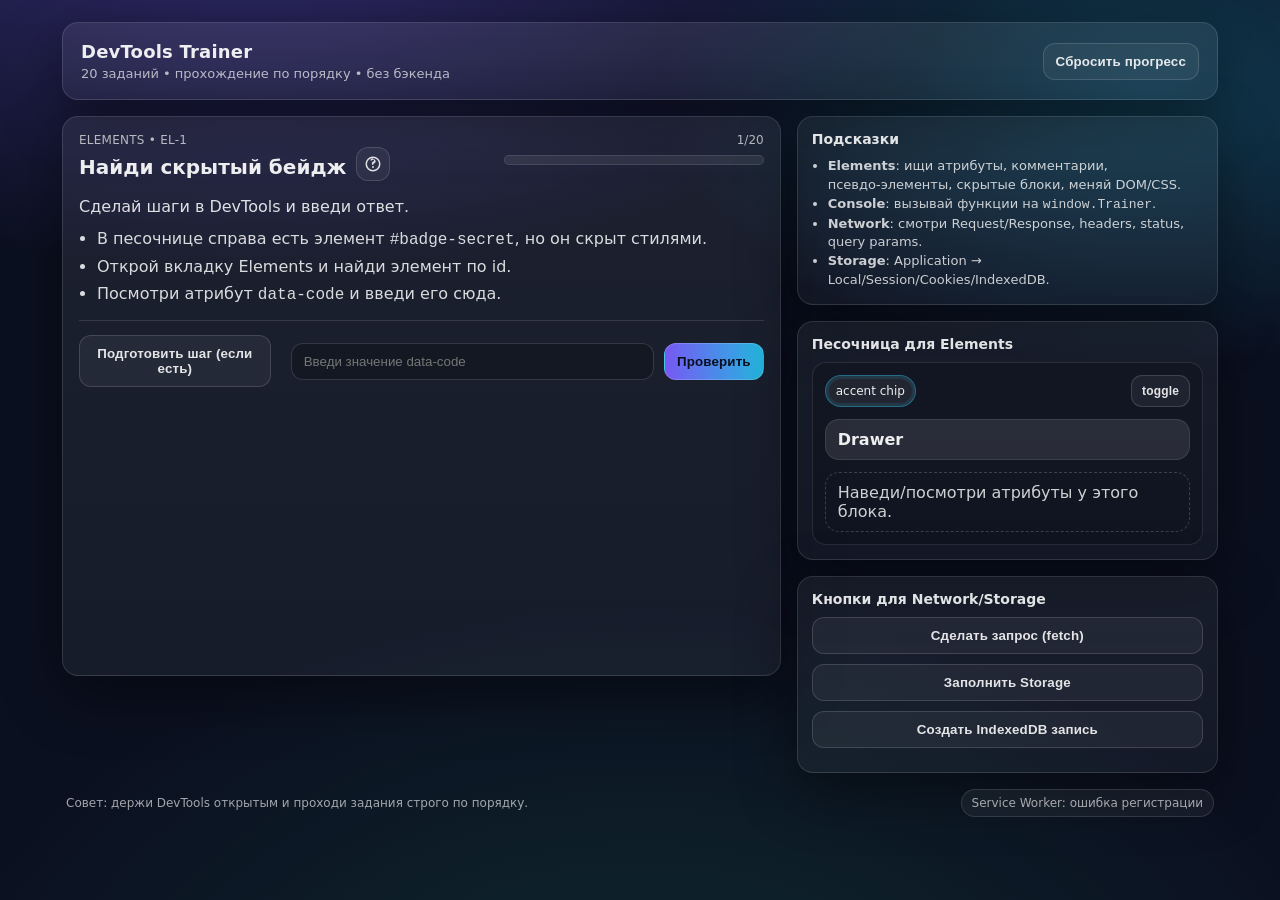
==== index.html @ e5d88dc1 "Создана первая версия тренажера, добавлено 20 заданий(elemnts, console, network, applications" ====
<!doctype html>
<html lang="ru">
  <head>
    <meta charset="UTF-8" />
    <meta name="viewport" content="width=device-width, initial-scale=1.0" />
    <title>DevTools Trainer</title>
    <link rel="stylesheet" href="./styles.css" />
  </head>
  <body>
    <div class="app">
      <header class="header">
        <div class="brand">
          <div class="brand__title">DevTools Trainer</div>
          <div class="brand__subtitle">20 заданий • прохождение по порядку • без бэкенда</div>
        </div>
        <div class="header__actions">
          <button id="resetProgress" class="btn btn--ghost" type="button">Сбросить прогресс</button>
        </div>
      </header>

      <main class="main">
        <section class="panel">
          <div class="panel__top">
            <div class="taskHead">
              <div id="taskKicker" class="kicker"></div>
              <div class="taskHead__titleRow">
                <h1 id="taskTitle" class="title"></h1>
                <a
                  id="theoryLink"
                  class="iconLink"
                  href="./theory.html"
                  target="_blank"
                  rel="noreferrer"
                  aria-label="Краткая теория по текущей вкладке DevTools"
                  title="Краткая теория"
                >
                  <svg viewBox="0 0 24 24" width="18" height="18" aria-hidden="true" focusable="false">
                    <path
                      fill="currentColor"
                      d="M12 2a10 10 0 1 0 0 20 10 10 0 0 0 0-20Zm0 18a8 8 0 1 1 0-16 8 8 0 0 1 0 16Zm0-5.25a1.25 1.25 0 1 0 0 2.5 1.25 1.25 0 0 0 0-2.5Zm0-10.5c-1.93 0-3.5 1.36-3.5 3.1h2c0-.7.7-1.1 1.5-1.1.78 0 1.5.4 1.5 1.2 0 .65-.4.96-1.1 1.36-.94.55-1.9 1.2-1.9 2.64V13h2v-.6c0-.55.3-.8 1.18-1.33.98-.58 1.82-1.3 1.82-2.67 0-1.82-1.57-3.15-3.5-3.15Z"
                    />
                  </svg>
                </a>
              </div>
            </div>
            <div class="progress">
              <div class="progress__label"><span id="progressText"></span></div>
              <div class="progress__bar"><div id="progressFill" class="progress__fill"></div></div>
            </div>
          </div>

          <div id="taskBody" class="taskBody"></div>

          <div class="taskControls">
            <button id="taskSetup" class="btn btn--ghost" type="button">Подготовить шаг (если есть)</button>
            <div class="taskControls__spacer"></div>
            <input id="answerInput" class="input" placeholder="Введи код/ответ из DevTools…" autocomplete="off" />
            <button id="checkAnswer" class="btn btn--primary" type="button">Проверить</button>
          </div>

          <div id="taskFeedback" class="feedback" aria-live="polite"></div>
        </section>

        <aside class="side">
          <section class="card">
            <h2 class="card__title">Подсказки</h2>
            <ul class="list">
              <li><b>Elements</b>: ищи атрибуты, комментарии, псевдо‑элементы, скрытые блоки, меняй DOM/CSS.</li>
              <li><b>Console</b>: вызывай функции на <code>window.Trainer</code>.</li>
              <li><b>Network</b>: смотри Request/Response, headers, status, query params.</li>
              <li><b>Storage</b>: Application → Local/Session/Cookies/IndexedDB.</li>
            </ul>
          </section>

          <section class="card">
            <h2 class="card__title">Песочница для Elements</h2>
            <div id="elementsSandbox" class="sandbox">
              <div class="sandbox__row">
                <div class="chip theme-accent" id="accentChip">accent chip</div>
                <button class="btn btn--tiny" id="sandboxToggle" type="button">toggle</button>
              </div>

              <div id="badge-secret" class="badge badge--secret" data-code="EL-3F7A" aria-hidden="true">
                Secret badge
              </div>

              <div class="drawer" id="drawer" data-state="closed">
                <div class="drawer__head">Drawer</div>
                <div class="drawer__body">
                  <div class="mono">token: <span id="drawerToken">EL-OPEN-71M</span></div>
                </div>
              </div>

              <!-- token: EL-COMM-9Q2 -->

              <div class="hintBox" title="EL-TIP-58Q">
                Наведи/посмотри атрибуты у этого блока.
              </div>
            </div>
          </section>

          <section class="card">
            <h2 class="card__title">Кнопки для Network/Storage</h2>
            <div class="stack">
              <button id="runFetch" class="btn btn--ghost" type="button">Сделать запрос (fetch)</button>
              <button id="seedStorage" class="btn btn--ghost" type="button">Заполнить Storage</button>
              <button id="seedIndexedDb" class="btn btn--ghost" type="button">Создать IndexedDB запись</button>
            </div>
            <div class="mono small" id="statusLine"></div>
          </section>
        </aside>
      </main>

      <footer class="footer">
        <div class="footer__left">Совет: держи DevTools открытым и проходи задания строго по порядку.</div>
        <div class="footer__right"><span class="pill" id="swPill">Service Worker: …</span></div>
      </footer>
    </div>

    <script src="./tasks.js"></script>
    <script src="./app.js"></script>
  </body>
</html>
---- styles.css ----
:root{
  --bg: #0b1020;
  --panel: rgba(255,255,255,.06);
  --panel2: rgba(255,255,255,.09);
  --text: rgba(255,255,255,.92);
  --muted: rgba(255,255,255,.68);
  --border: rgba(255,255,255,.12);
  --shadow: 0 18px 60px rgba(0,0,0,.45);
  --accent: #7c5cff;
  --accent2: #26d3ff;
  --good: #2ee59d;
  --bad: #ff5c7a;
  --mono: ui-monospace, SFMono-Regular, Menlo, Monaco, Consolas, "Liberation Mono", "Courier New", monospace;
  --sans: ui-sans-serif, system-ui, -apple-system, Segoe UI, Roboto, Ubuntu, Cantarell, Noto Sans, Helvetica, Arial;
}

*{ box-sizing: border-box; }
html,body{ height:100%; }
body{
  margin:0;
  font-family: var(--sans);
  color: var(--text);
  background:
    radial-gradient(1200px 600px at 20% -10%, rgba(124,92,255,.35), transparent 60%),
    radial-gradient(900px 500px at 90% 10%, rgba(38,211,255,.22), transparent 55%),
    radial-gradient(1200px 800px at 50% 120%, rgba(46,229,157,.12), transparent 60%),
    var(--bg);
}

code{ font-family: var(--mono); }

.app{ max-width: 1200px; margin: 0 auto; padding: 22px; }
.header{
  display:flex; align-items:center; justify-content:space-between;
  padding: 18px 18px;
  background: linear-gradient(180deg, rgba(255,255,255,.08), rgba(255,255,255,.05));
  border: 1px solid var(--border);
  border-radius: 16px;
  box-shadow: var(--shadow);
}
.brand__title{ font-weight: 760; letter-spacing: .2px; font-size: 18px; }
.brand__subtitle{ margin-top: 4px; color: var(--muted); font-size: 13px; }
.header__actions{ display:flex; gap: 10px; }

.main{ margin-top: 16px; display:grid; grid-template-columns: 1.45fr .85fr; gap: 16px; align-items:start; }

.panel{
  background: linear-gradient(180deg, rgba(255,255,255,.07), rgba(255,255,255,.05));
  border: 1px solid var(--border);
  border-radius: 16px;
  box-shadow: var(--shadow);
  padding: 16px;
  min-height: 560px;
}
.panel__top{ display:flex; gap: 16px; align-items:flex-start; justify-content:space-between; }
.kicker{ font-size: 12px; letter-spacing: .25px; color: var(--muted); text-transform: uppercase; }
.title{ margin: 6px 0 0 0; font-size: 20px; }

.taskHead{ display:flex; flex-direction:column; gap: 0; min-width: 0; }
.taskHead__titleRow{ display:flex; align-items:center; gap: 10px; }
.iconLink{
  flex: 0 0 auto;
  width: 34px;
  height: 34px;
  display:inline-flex;
  align-items:center;
  justify-content:center;
  border-radius: 12px;
  border: 1px solid rgba(255,255,255,.14);
  background: rgba(255,255,255,.05);
  color: rgba(255,255,255,.86);
  text-decoration:none;
}
.iconLink:hover{ background: rgba(255,255,255,.09); }
.iconLink:focus{ outline:none; box-shadow: 0 0 0 3px rgba(38,211,255,.14); border-color: rgba(38,211,255,.35); }

.progress{ width: 260px; max-width: 40vw; }
.progress__label{ font-size: 12px; color: var(--muted); text-align:right; margin-bottom: 8px; }
.progress__bar{
  height: 10px;
  border-radius: 999px;
  background: rgba(255,255,255,.08);
  border: 1px solid rgba(255,255,255,.10);
  overflow:hidden;
}
.progress__fill{
  height: 100%;
  width: 0%;
  background: linear-gradient(90deg, var(--accent), var(--accent2));
}

.taskBody{ margin-top: 14px; }
.taskBody p{ margin: 10px 0; color: rgba(255,255,255,.86); line-height: 1.5; }
.taskBody ul{ margin: 10px 0; padding-left: 18px; }
.taskBody li{ margin: 8px 0; color: rgba(255,255,255,.84); }
.taskBody .callout{
  margin-top: 12px;
  padding: 12px;
  border-radius: 12px;
  background: rgba(124,92,255,.10);
  border: 1px solid rgba(124,92,255,.18);
  color: rgba(255,255,255,.88);
}

.taskControls{
  margin-top: 16px;
  display:flex; gap: 10px; align-items:center;
  border-top: 1px solid var(--border);
  padding-top: 14px;
}
.taskControls__spacer{ flex:1; }
.input{
  width: min(420px, 46vw);
  background: rgba(0,0,0,.22);
  color: var(--text);
  border: 1px solid rgba(255,255,255,.14);
  padding: 10px 12px;
  border-radius: 12px;
  outline: none;
}
.input:focus{ border-color: rgba(38,211,255,.45); box-shadow: 0 0 0 3px rgba(38,211,255,.12); }

.feedback{ margin-top: 12px; min-height: 22px; color: var(--muted); }
.feedback--good{ color: rgba(46,229,157,.92); }
.feedback--bad{ color: rgba(255,92,122,.92); }

.side{ display:flex; flex-direction:column; gap: 16px; }
.card{
  padding: 14px;
  background: linear-gradient(180deg, rgba(255,255,255,.06), rgba(255,255,255,.04));
  border: 1px solid var(--border);
  border-radius: 16px;
  box-shadow: var(--shadow);
}
.card__title{ margin: 0 0 10px 0; font-size: 14px; color: rgba(255,255,255,.88); }
.list{ margin:0; padding-left: 16px; color: rgba(255,255,255,.78); font-size: 13px; line-height: 1.45; }
.stack{ display:flex; flex-direction:column; gap: 10px; }

.btn{
  border: 1px solid rgba(255,255,255,.14);
  background: rgba(255,255,255,.06);
  color: rgba(255,255,255,.88);
  padding: 10px 12px;
  border-radius: 12px;
  cursor: pointer;
  text-decoration:none;
  font-weight: 650;
  letter-spacing: .15px;
}
.btn:hover{ background: rgba(255,255,255,.09); }
.btn--primary{
  background: linear-gradient(90deg, rgba(124,92,255,.95), rgba(38,211,255,.85));
  border-color: rgba(255,255,255,.18);
  color: #0b1020;
}
.btn--primary:hover{ filter: brightness(1.04); }
.btn--ghost{ background: rgba(255,255,255,.05); }
.btn--tiny{ padding: 8px 10px; border-radius: 11px; font-size: 12px; }

.sandbox{
  padding: 12px;
  border-radius: 14px;
  background: rgba(0,0,0,.18);
  border: 1px solid rgba(255,255,255,.10);
}
.sandbox__row{ display:flex; align-items:center; justify-content:space-between; gap: 10px; }
.chip{
  padding: 8px 10px;
  border-radius: 999px;
  border: 1px solid rgba(255,255,255,.14);
  background: rgba(255,255,255,.07);
  font-size: 12px;
}
.theme-accent{
  border-color: rgba(38,211,255,.40);
  box-shadow: 0 0 0 3px rgba(38,211,255,.10) inset;
  position: relative;
}
/* подсказка для задания: токен спрятан в псевдо‑элементе */
.theme-accent::after{
  content: "EL-AFTER-91K2";
  position: absolute;
  left: -9999px;
  top: -9999px;
}

.badge{
  margin-top: 12px;
  display:inline-flex;
  padding: 8px 10px;
  border-radius: 12px;
  border: 1px solid rgba(255,255,255,.14);
  background: rgba(255,255,255,.06);
}
.badge--secret{ display:none; }

.drawer{
  margin-top: 12px;
  border-radius: 14px;
  overflow:hidden;
  border: 1px solid rgba(255,255,255,.14);
  background: rgba(255,255,255,.05);
}
.drawer__head{
  padding: 10px 12px;
  background: rgba(255,255,255,.05);
  font-weight: 700;
  display:flex;
  justify-content: space-between;
}
.drawer__body{ padding: 10px 12px; display:none; }
.drawer[data-state="open"] .drawer__body{ display:block; }

.hintBox{
  margin-top: 12px;
  padding: 10px 12px;
  border-radius: 14px;
  border: 1px dashed rgba(255,255,255,.18);
  color: rgba(255,255,255,.80);
}

.mono{ font-family: var(--mono); }
.small{ font-size: 12px; color: rgba(255,255,255,.72); margin-top: 10px; }

.footer{
  margin-top: 16px;
  display:flex; align-items:center; justify-content:space-between;
  color: rgba(255,255,255,.62);
  font-size: 12px;
  padding: 0 4px;
}
.pill{
  display:inline-flex;
  align-items:center;
  gap: 8px;
  padding: 6px 10px;
  border-radius: 999px;
  border: 1px solid rgba(255,255,255,.12);
  background: rgba(255,255,255,.05);
}

@media (max-width: 980px){
  .main{ grid-template-columns: 1fr; }
  .progress{ width: 100%; max-width: none; }
  .panel__top{ flex-direction: column; }
  .taskHead__titleRow{ width: 100%; justify-content: space-between; }
  .taskControls{ flex-wrap: wrap; }
  .input{ width: 100%; }
  .taskControls__spacer{ display:none; }
}
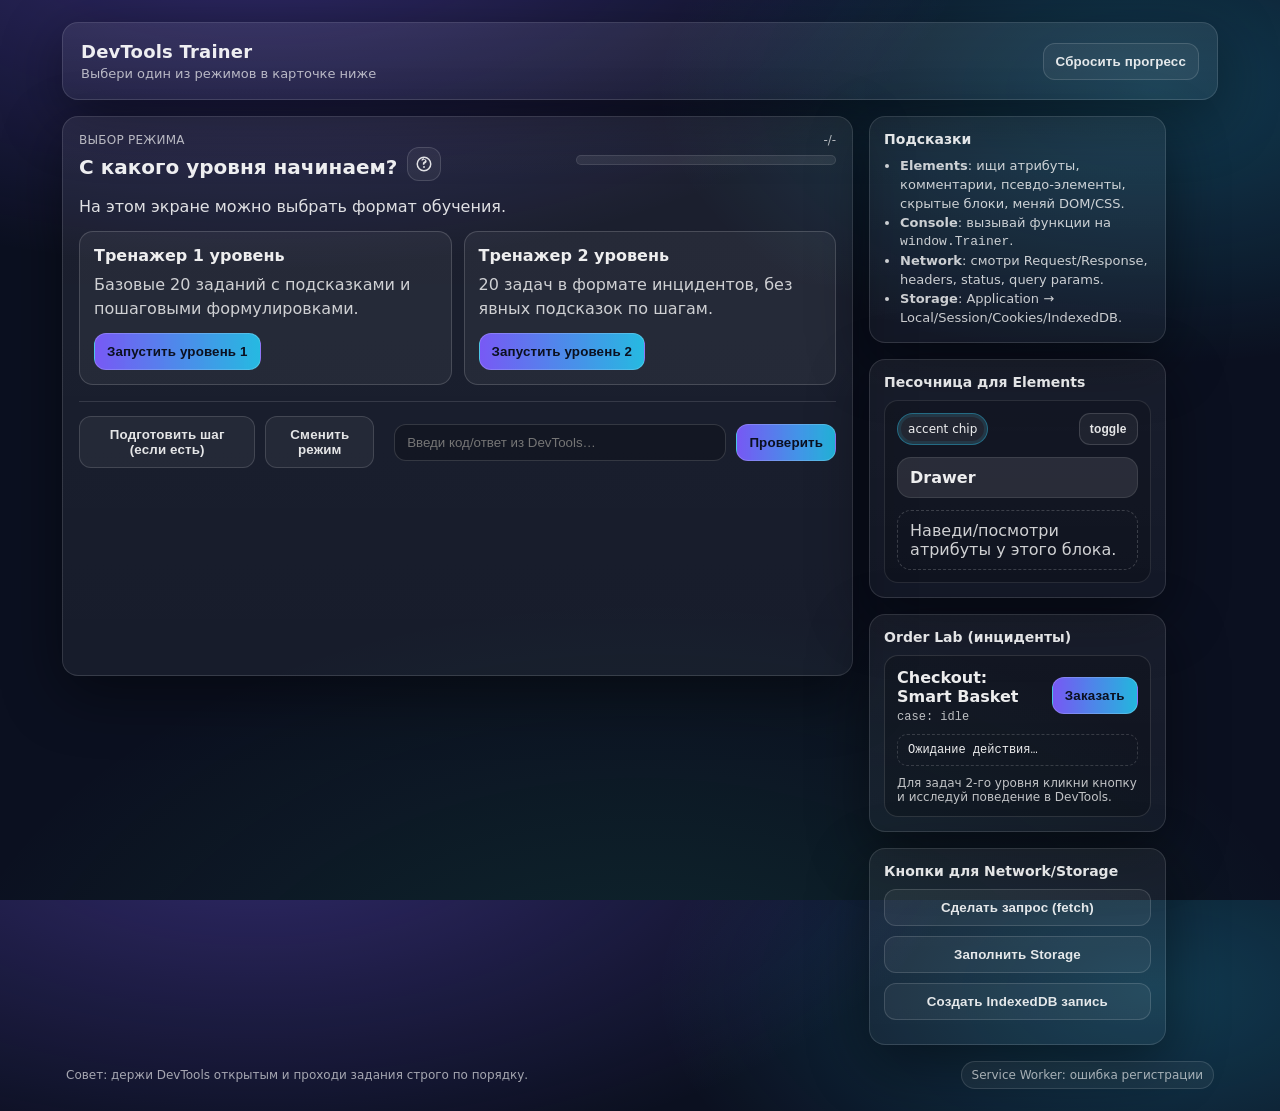
==== commit f7a201da: "Добавлен 2й уровень в тренажер" ====
--- a/index.html
+++ b/index.html
@@ -11,7 +11,7 @@
       <header class="header">
         <div class="brand">
           <div class="brand__title">DevTools Trainer</div>
-          <div class="brand__subtitle">20 заданий • прохождение по порядку • без бэкенда</div>
+          <div id="brandSubtitle" class="brand__subtitle">Выбери режим: базовый уровень или инциденты</div>
         </div>
         <div class="header__actions">
           <button id="resetProgress" class="btn btn--ghost" type="button">Сбросить прогресс</button>
@@ -53,6 +53,7 @@
 
           <div class="taskControls">
             <button id="taskSetup" class="btn btn--ghost" type="button">Подготовить шаг (если есть)</button>
+            <button id="changeMode" class="btn btn--ghost" type="button">Сменить режим</button>
             <div class="taskControls__spacer"></div>
             <input id="answerInput" class="input" placeholder="Введи код/ответ из DevTools…" autocomplete="off" />
             <button id="checkAnswer" class="btn btn--primary" type="button">Проверить</button>
@@ -92,10 +93,26 @@
               </div>
 
               <!-- token: EL-COMM-9Q2 -->
+              <!-- incident: L2-COMM-884 -->
 
               <div class="hintBox" title="EL-TIP-58Q">
                 Наведи/посмотри атрибуты у этого блока.
               </div>
+            </div>
+          </section>
+
+          <section class="card">
+            <h2 class="card__title">Order Lab (инциденты)</h2>
+            <div class="orderLab" id="orderLabRoot" data-case="idle">
+              <div class="orderLab__row">
+                <div>
+                  <div class="orderLab__title">Checkout: Smart Basket</div>
+                  <div class="orderLab__meta mono" id="orderCaseLabel">case: idle</div>
+                </div>
+                <button id="orderButton" class="btn btn--primary" type="button">Заказать</button>
+              </div>
+              <div class="orderLab__status mono" id="orderStatus">Ожидание действия…</div>
+              <div class="orderLab__hint">Для задач 2-го уровня кликни кнопку и исследуй поведение в DevTools.</div>
             </div>
           </section>
 
--- a/styles.css
+++ b/styles.css
@@ -101,6 +101,26 @@
   border: 1px solid rgba(124,92,255,.18);
   color: rgba(255,255,255,.88);
 }
+.modePicker{
+  margin-top: 12px;
+  display: grid;
+  grid-template-columns: repeat(auto-fit, minmax(240px, 1fr));
+  gap: 12px;
+}
+.modeCard{
+  padding: 14px;
+  border-radius: 14px;
+  border: 1px solid rgba(255,255,255,.16);
+  background: rgba(255,255,255,.05);
+}
+.modeCard h3{
+  margin: 0;
+  font-size: 16px;
+}
+.modeCard p{
+  margin: 8px 0 12px 0;
+  color: rgba(255,255,255,.78);
+}
 
 .taskControls{
   margin-top: 16px;
@@ -217,6 +237,39 @@
   border-radius: 14px;
   border: 1px dashed rgba(255,255,255,.18);
   color: rgba(255,255,255,.80);
+}
+
+.orderLab{
+  padding: 12px;
+  border-radius: 14px;
+  border: 1px solid rgba(255,255,255,.12);
+  background: rgba(0,0,0,.2);
+}
+.orderLab__row{
+  display:flex;
+  align-items:center;
+  justify-content:space-between;
+  gap: 12px;
+}
+.orderLab__title{
+  font-weight: 700;
+}
+.orderLab__meta{
+  margin-top: 4px;
+  font-size: 12px;
+  color: rgba(255,255,255,.72);
+}
+.orderLab__status{
+  margin-top: 10px;
+  padding: 8px 10px;
+  border-radius: 10px;
+  border: 1px dashed rgba(255,255,255,.16);
+  font-size: 12px;
+}
+.orderLab__hint{
+  margin-top: 10px;
+  font-size: 12px;
+  color: rgba(255,255,255,.74);
 }
 
 .mono{ font-family: var(--mono); }
